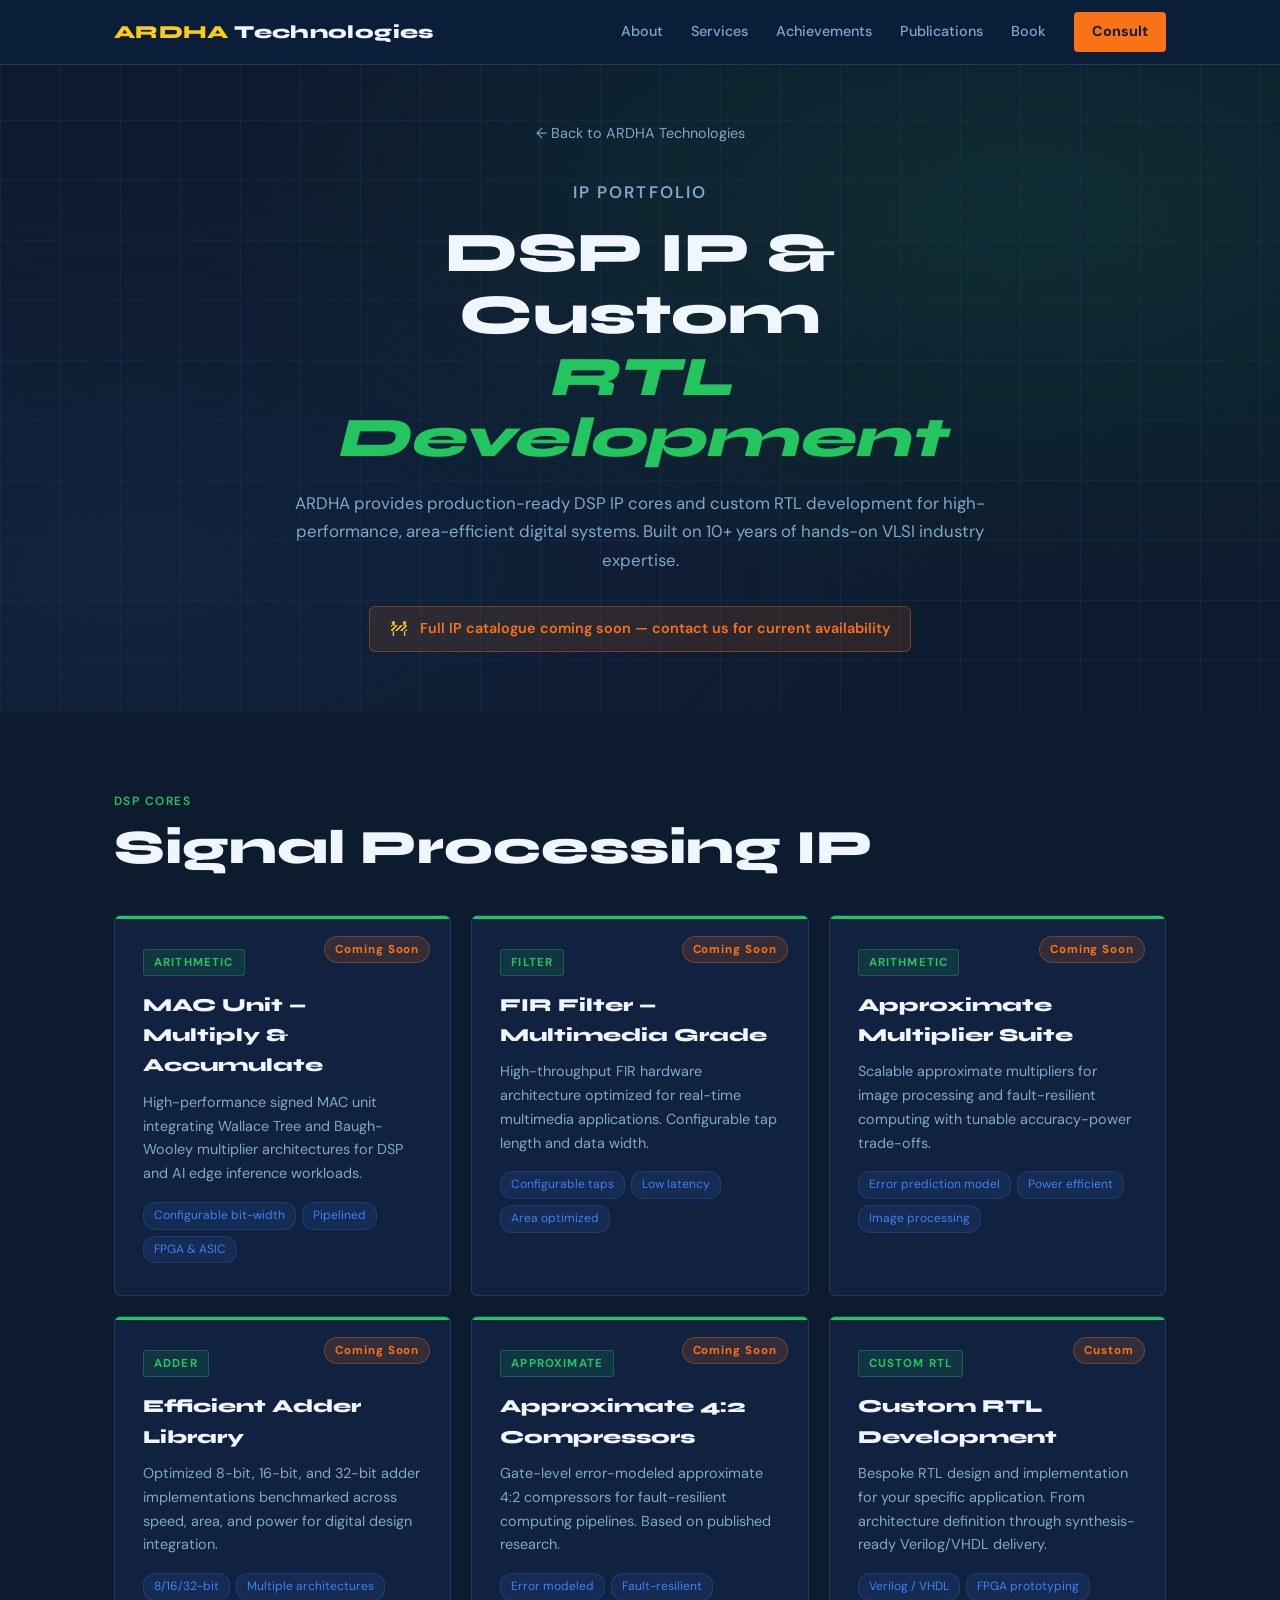
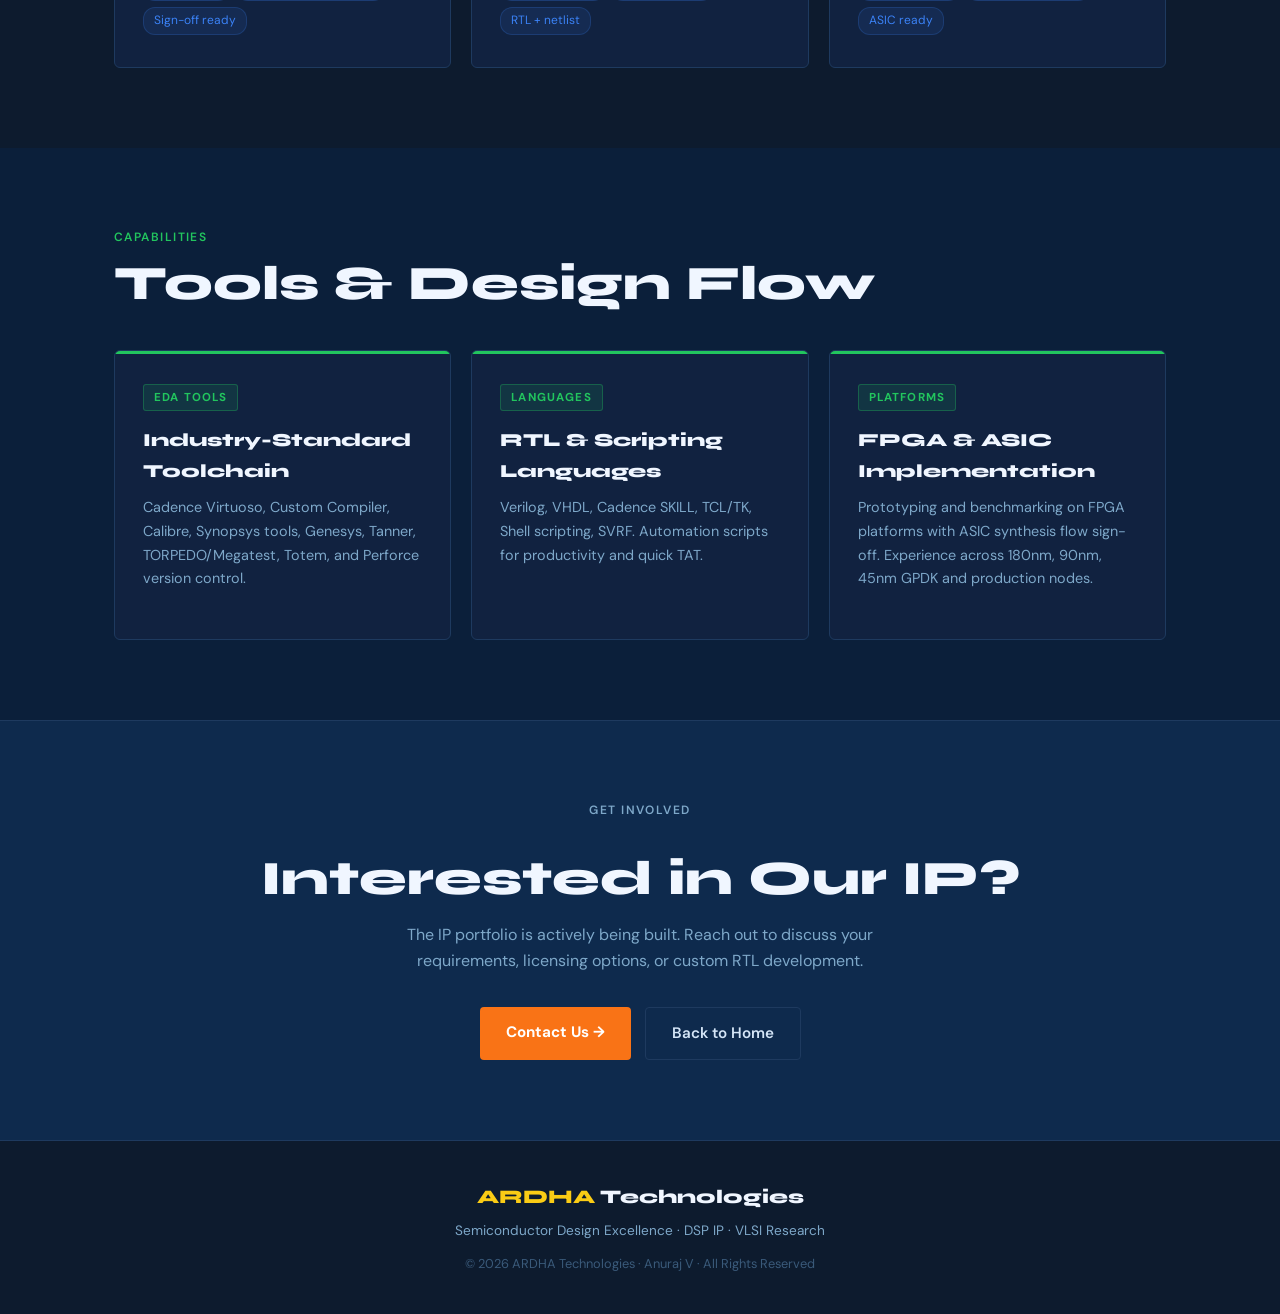
==== ip.html @ d5f794d3 "clg name chnged" ====
<!DOCTYPE html>
<html lang="en">
<head>
<meta charset="UTF-8">
<meta name="viewport" content="width=device-width, initial-scale=1.0">
<title>DSP IP Portfolio — ARDHA Technologies</title>
<link rel="preconnect" href="https://fonts.googleapis.com">
<link rel="preconnect" href="https://fonts.gstatic.com" crossorigin>
<link href="https://fonts.googleapis.com/css2?family=Syne:wght@400;600;700;800&family=DM+Sans:ital,wght@0,300;0,400;0,500;1,300&display=swap" rel="stylesheet">
<link rel="stylesheet" href="style.css">
<style>
  .ip-hero {
    padding: 120px 24px 60px;
    background:
      radial-gradient(ellipse at 80% 30%, rgba(34,197,94,0.1) 0%, transparent 55%),
      radial-gradient(ellipse at 10% 80%, rgba(59,130,246,0.08) 0%, transparent 50%),
      var(--dark);
    text-align: center;
    position: relative;
  }
  .ip-hero::before {
    content: '';
    position: absolute; inset: 0;
    background-image:
      linear-gradient(rgba(30,58,95,0.3) 1px, transparent 1px),
      linear-gradient(90deg, rgba(30,58,95,0.3) 1px, transparent 1px);
    background-size: 60px 60px;
  }
  .ip-hero-inner { position: relative; z-index: 2; max-width: 700px; margin: auto; }
  .back-link {
    display: inline-flex; align-items: center; gap: 8px;
    color: var(--muted); text-decoration: none;
    font-size: 0.9rem; margin-bottom: 32px;
    transition: color 0.2s;
  }
  .back-link:hover { color: var(--orange); }
  .ip-hero h1 { font-family: 'Syne', sans-serif; font-size: clamp(2rem, 5vw, 3.5rem); font-weight: 800; color: var(--white); line-height: 1.1; margin-bottom: 20px; }
  .ip-hero h1 em { font-style: italic; color: var(--green); }
  .ip-hero p { color: var(--muted); font-size: 1.05rem; line-height: 1.7; margin-bottom: 16px; }
  .coming-soon-banner {
    display: inline-flex; align-items: center; gap: 10px;
    background: rgba(249,115,22,0.12);
    border: 1px solid rgba(249,115,22,0.35);
    color: var(--orange); padding: 10px 20px; border-radius: 6px;
    font-weight: 600; margin-top: 16px; font-size: 0.9rem;
  }

  .ip-section { padding: 80px 24px; }
  .ip-section:nth-child(even) { background: var(--navy); }
  .ip-section:nth-child(odd)  { background: var(--dark); }

  .ip-grid {
    display: grid;
    grid-template-columns: repeat(auto-fit, minmax(300px, 1fr));
    gap: 20px; margin-top: 40px;
  }
  .ip-card {
    background: var(--card);
    border: 1px solid var(--border);
    border-radius: 6px; padding: 32px 28px;
    transition: border-color 0.25s, transform 0.25s;
    position: relative; overflow: hidden;
  }
  .ip-card::before {
    content: '';
    position: absolute; top: 0; left: 0; right: 0; height: 3px;
    background: var(--green);
  }
  .ip-card:hover { border-color: var(--green); transform: translateY(-3px); }
  .ip-card-tag {
    display: inline-block; font-size: 0.72rem; font-weight: 700;
    text-transform: uppercase; letter-spacing: 0.1em;
    padding: 3px 10px; border-radius: 3px; margin-bottom: 14px;
    background: rgba(34,197,94,0.12); color: var(--green);
    border: 1px solid rgba(34,197,94,0.3);
  }
  .ip-card h3 { font-family: 'Syne', sans-serif; font-size: 1.15rem; font-weight: 800; color: var(--white); margin-bottom: 10px; }
  .ip-card p  { color: var(--muted); font-size: 0.9rem; line-height: 1.65; margin-bottom: 16px; }
  .ip-card-specs { display: flex; flex-wrap: wrap; gap: 6px; }
  .ip-spec {
    background: rgba(59,130,246,0.1); border: 1px solid rgba(59,130,246,0.2);
    color: var(--blue); font-size: 0.75rem; padding: 3px 10px; border-radius: 12px;
  }
  .ip-card-status {
    position: absolute; top: 20px; right: 20px;
    font-size: 0.72rem; font-weight: 700; letter-spacing: 0.08em;
    padding: 3px 10px; border-radius: 20px;
    background: rgba(249,115,22,0.15); color: var(--orange);
    border: 1px solid rgba(249,115,22,0.3);
  }

  .ip-cta-section {
    padding: 80px 24px;
    background: var(--navy2);
    border-top: 1px solid var(--border);
    text-align: center;
  }
  .ip-cta-section .section-title { margin-bottom: 16px; }
  .ip-cta-section p { color: var(--muted); max-width: 500px; margin: 0 auto 32px; }
  .ip-cta-btns { display: flex; gap: 14px; justify-content: center; flex-wrap: wrap; }
</style>
</head>
<body>

<header id="header">
  <nav class="nav-container">
    <div class="nav-logo">
      <span class="logo-ardh">ARDHA</span><span class="logo-tech"> Technologies</span>
    </div>
    <button class="nav-toggle" id="navToggle" aria-label="Menu">&#9776;</button>
    <div class="nav-links" id="navLinks">
      <a href="index.html#about">About</a>
      <a href="index.html#services">Services</a>
      <a href="index.html#achievements">Achievements</a>
      <a href="index.html#publications">Publications</a>
      <a href="index.html#book">Book</a>
      <a href="index.html#contact" class="nav-cta">Consult</a>
    </div>
  </nav>
</header>

<!-- Hero -->
<section class="ip-hero">
  <div class="ip-hero-inner">
    <a href="index.html" class="back-link">← Back to ARDHA Technologies</a>
    <p class="section-eyebrow">IP Portfolio</p>
    <h1>DSP IP &amp; Custom<br><em>RTL Development</em></h1>
    <p>ARDHA provides production-ready DSP IP cores and custom RTL development for high-performance, area-efficient digital systems. Built on 10+ years of hands-on VLSI industry expertise.</p>
    <div class="coming-soon-banner">
      🚧 &nbsp; Full IP catalogue coming soon — contact us for current availability
    </div>
  </div>
</section>

<!-- DSP IP Cores -->
<section class="ip-section">
  <div class="section-container">
    <p class="section-eyebrow">DSP Cores</p>
    <h2 class="section-title">Signal Processing IP</h2>
    <div class="ip-grid">

      <div class="ip-card">
        <span class="ip-card-status">Coming Soon</span>
        <span class="ip-card-tag">Arithmetic</span>
        <h3>MAC Unit — Multiply &amp; Accumulate</h3>
        <p>High-performance signed MAC unit integrating Wallace Tree and Baugh-Wooley multiplier architectures for DSP and AI edge inference workloads.</p>
        <div class="ip-card-specs">
          <span class="ip-spec">Configurable bit-width</span>
          <span class="ip-spec">Pipelined</span>
          <span class="ip-spec">FPGA &amp; ASIC</span>
        </div>
      </div>

      <div class="ip-card">
        <span class="ip-card-status">Coming Soon</span>
        <span class="ip-card-tag">Filter</span>
        <h3>FIR Filter — Multimedia Grade</h3>
        <p>High-throughput FIR hardware architecture optimized for real-time multimedia applications. Configurable tap length and data width.</p>
        <div class="ip-card-specs">
          <span class="ip-spec">Configurable taps</span>
          <span class="ip-spec">Low latency</span>
          <span class="ip-spec">Area optimized</span>
        </div>
      </div>

      <div class="ip-card">
        <span class="ip-card-status">Coming Soon</span>
        <span class="ip-card-tag">Arithmetic</span>
        <h3>Approximate Multiplier Suite</h3>
        <p>Scalable approximate multipliers for image processing and fault-resilient computing with tunable accuracy-power trade-offs.</p>
        <div class="ip-card-specs">
          <span class="ip-spec">Error prediction model</span>
          <span class="ip-spec">Power efficient</span>
          <span class="ip-spec">Image processing</span>
        </div>
      </div>

      <div class="ip-card">
        <span class="ip-card-status">Coming Soon</span>
        <span class="ip-card-tag">Adder</span>
        <h3>Efficient Adder Library</h3>
        <p>Optimized 8-bit, 16-bit, and 32-bit adder implementations benchmarked across speed, area, and power for digital design integration.</p>
        <div class="ip-card-specs">
          <span class="ip-spec">8/16/32-bit</span>
          <span class="ip-spec">Multiple architectures</span>
          <span class="ip-spec">Sign-off ready</span>
        </div>
      </div>

      <div class="ip-card">
        <span class="ip-card-status">Coming Soon</span>
        <span class="ip-card-tag">Approximate</span>
        <h3>Approximate 4:2 Compressors</h3>
        <p>Gate-level error-modeled approximate 4:2 compressors for fault-resilient computing pipelines. Based on published research.</p>
        <div class="ip-card-specs">
          <span class="ip-spec">Error modeled</span>
          <span class="ip-spec">Fault-resilient</span>
          <span class="ip-spec">RTL + netlist</span>
        </div>
      </div>

      <div class="ip-card">
        <span class="ip-card-status">Custom</span>
        <span class="ip-card-tag">Custom RTL</span>
        <h3>Custom RTL Development</h3>
        <p>Bespoke RTL design and implementation for your specific application. From architecture definition through synthesis-ready Verilog/VHDL delivery.</p>
        <div class="ip-card-specs">
          <span class="ip-spec">Verilog / VHDL</span>
          <span class="ip-spec">FPGA prototyping</span>
          <span class="ip-spec">ASIC ready</span>
        </div>
      </div>

    </div>
  </div>
</section>

<!-- Tools & Flow -->
<section class="ip-section">
  <div class="section-container">
    <p class="section-eyebrow">Capabilities</p>
    <h2 class="section-title">Tools &amp; Design Flow</h2>
    <div class="ip-grid">
      <div class="ip-card">
        <span class="ip-card-tag">EDA Tools</span>
        <h3>Industry-Standard Toolchain</h3>
        <p>Cadence Virtuoso, Custom Compiler, Calibre, Synopsys tools, Genesys, Tanner, TORPEDO/Megatest, Totem, and Perforce version control.</p>
      </div>
      <div class="ip-card">
        <span class="ip-card-tag">Languages</span>
        <h3>RTL &amp; Scripting Languages</h3>
        <p>Verilog, VHDL, Cadence SKILL, TCL/TK, Shell scripting, SVRF. Automation scripts for productivity and quick TAT.</p>
      </div>
      <div class="ip-card">
        <span class="ip-card-tag">Platforms</span>
        <h3>FPGA &amp; ASIC Implementation</h3>
        <p>Prototyping and benchmarking on FPGA platforms with ASIC synthesis flow sign-off. Experience across 180nm, 90nm, 45nm GPDK and production nodes.</p>
      </div>
    </div>
  </div>
</section>

<!-- CTA -->
<section class="ip-cta-section">
  <div class="section-container">
    <p class="section-eyebrow">Get Involved</p>
    <h2 class="section-title">Interested in Our IP?</h2>
    <p>The IP portfolio is actively being built. Reach out to discuss your requirements, licensing options, or custom RTL development.</p>
    <div class="ip-cta-btns">
      <a class="btn-primary" href="index.html#contact">Contact Us →</a>
      <a class="btn-ghost" href="index.html">Back to Home</a>
    </div>
  </div>
</section>

<footer>
  <div class="footer-inner">
    <div class="footer-logo">
      <span class="logo-ardh">ARDHA</span><span class="logo-tech"> Technologies</span>
    </div>
    <p class="footer-tagline">Semiconductor Design Excellence · DSP IP · VLSI Research</p>
    <p class="footer-copy">© 2026 ARDHA Technologies · Anuraj V · All Rights Reserved</p>
  </div>
</footer>

<script src="script.js"></script>
</body>
</html>
---- style.css ----
/* =============================================
   ARDHA Technologies — style.css
   Color scheme: Navy Blue, Green, Orange, Red, White
   Font: Syne (display) + DM Sans (body)
   ============================================= */

:root {
  --navy:    #0b1f3a;
  --navy2:   #0e2a4d;
  --dark:    #0d1b2e;
  --card:    #112240;
  --border:  #1e3a5f;
  --green:   #22c55e;
  --green2:  #16a34a;
  --orange:  #f97316;
  --orange2: #ea6a00;
  --red:     #ef4444;
  --yellow:  #facc15;
  --blue:    #3b82f6;
  --blue2:   #2563eb;
  --white:   #f0f6ff;
  --muted:   #7ea8c9;
  --text:    #d4e5f7;
}

*, *::before, *::after { box-sizing: border-box; margin: 0; padding: 0; }
html { scroll-behavior: smooth; }

body {
  font-family: 'DM Sans', sans-serif;
  background: var(--navy);
  color: var(--text);
  overflow-x: hidden;
  line-height: 1.65;
}

/* ---- NAV ---- */
#header {
  position: fixed; top: 0; left: 0; right: 0;
  z-index: 100;
  background: rgba(11,31,58,0.95);
  backdrop-filter: blur(14px);
  border-bottom: 1px solid var(--border);
  transition: background 0.3s;
}
.nav-container {
  max-width: 1100px; margin: auto;
  display: flex; align-items: center; justify-content: space-between;
  padding: 0 24px; height: 64px;
}
.nav-logo { font-family: 'Syne', sans-serif; font-size: 1.15rem; font-weight: 800; letter-spacing: 0.02em; }
.logo-ardh { color: var(--yellow); }
.logo-tech { color: var(--white); }
.nav-links { display: flex; align-items: center; gap: 28px; }
.nav-links a { color: var(--muted); text-decoration: none; font-size: 0.9rem; font-weight: 500; transition: color 0.2s; }
.nav-links a:hover { color: var(--white); }
.nav-links .nav-cta {
  color: var(--navy); background: var(--orange);
  padding: 8px 18px; border-radius: 4px;
  font-weight: 700; transition: background 0.2s;
}
.nav-links .nav-cta:hover { background: var(--orange2); }
.nav-toggle { display: none; background: none; border: none; color: var(--white); font-size: 1.4rem; cursor: pointer; }

/* ---- HERO ---- */
.hero {
  min-height: 100vh;
  display: flex; align-items: center;
  padding: 100px 24px 60px;
  position: relative;
  overflow: hidden;
  background:
    radial-gradient(ellipse at 80% 40%, rgba(59,130,246,0.12) 0%, transparent 55%),
    radial-gradient(ellipse at 10% 80%, rgba(34,197,94,0.08) 0%, transparent 50%),
    var(--dark);
}
.hero-bg-pattern {
  position: absolute; inset: 0;
  background-image:
    linear-gradient(rgba(30,58,95,0.4) 1px, transparent 1px),
    linear-gradient(90deg, rgba(30,58,95,0.4) 1px, transparent 1px);
  background-size: 60px 60px;
}
.hero-content {
  position: relative; z-index: 2;
  max-width: 1100px; margin: auto;
  flex: 1;
}
.hero-badge {
  display: inline-block;
  background: rgba(34,197,94,0.12);
  border: 1px solid rgba(34,197,94,0.35);
  color: var(--green);
  padding: 6px 14px; border-radius: 20px;
  font-size: 0.8rem; font-weight: 600; letter-spacing: 0.08em;
  text-transform: uppercase; margin-bottom: 28px;
  animation: fadeUp 0.7s ease both;
}
.hero-title {
  font-family: 'Syne', sans-serif;
  font-size: clamp(3rem, 8vw, 6rem);
  font-weight: 800;
  line-height: 1.0;
  color: var(--white);
  letter-spacing: -0.02em;
  margin-bottom: 24px;
  animation: fadeUp 0.8s 0.1s ease both;
}
.hero-title em { font-style: italic; color: var(--orange); }
.hero-subtitle {
  max-width: 560px;
  color: var(--muted); font-size: 1.05rem;
  line-height: 1.7; margin-bottom: 36px;
  animation: fadeUp 0.8s 0.2s ease both;
}
.hero-actions {
  display: flex; gap: 14px; flex-wrap: wrap;
  margin-bottom: 48px;
  animation: fadeUp 0.8s 0.3s ease both;
}
.hero-stats {
  display: flex; align-items: center; gap: 24px; flex-wrap: wrap;
  animation: fadeUp 0.8s 0.4s ease both;
}
.stat { display: flex; flex-direction: column; }
.stat-num { font-family: 'Syne', sans-serif; font-size: 2rem; font-weight: 800; color: var(--yellow); line-height: 1; }
.stat-label { font-size: 0.72rem; color: var(--muted); text-transform: uppercase; letter-spacing: 0.06em; margin-top: 2px; }
.stat-divider { width: 1px; height: 40px; background: var(--border); }

/* chip */
.hero-visual {
  position: absolute; right: 5%; top: 50%;
  transform: translateY(-50%);
  pointer-events: none;
  animation: fadeIn 1.2s 0.5s ease both;
}
.chip-diagram { position: relative; width: 280px; height: 280px; display: flex; align-items: center; justify-content: center; }
.chip-core {
  width: 100px; height: 100px;
  background: rgba(59,130,246,0.15);
  border: 2px solid var(--blue);
  display: flex; align-items: center; justify-content: center; z-index: 2;
}
.chip-label { font-family: 'Syne', sans-serif; color: var(--blue); font-weight: 800; font-size: 1.1rem; letter-spacing: 0.1em; }
.chip-ring { position: absolute; border-radius: 50%; border: 1px solid rgba(59,130,246,0.2); animation: pulse 3s ease-in-out infinite; }
.ring-1 { width: 160px; height: 160px; animation-delay: 0s; border-color: rgba(34,197,94,0.25); }
.ring-2 { width: 220px; height: 220px; animation-delay: 0.5s; border-color: rgba(249,115,22,0.2); }
.ring-3 { width: 280px; height: 280px; animation-delay: 1s; border-color: rgba(59,130,246,0.15); }
.chip-pin { position: absolute; width: 30px; height: 6px; background: var(--green); opacity: 0.7; }
.pin-top    { top: 80px; left: 50%; transform: translateX(-50%) rotate(90deg); }
.pin-bottom { bottom: 80px; left: 50%; transform: translateX(-50%) rotate(90deg); }
.pin-left   { left: 80px; top: 50%; transform: translateY(-50%); background: var(--orange); }
.pin-right  { right: 80px; top: 50%; transform: translateY(-50%); background: var(--orange); }

/* ---- BUTTONS ---- */
.btn-primary {
  display: inline-block;
  background: var(--orange);
  color: #fff;
  padding: 13px 26px;
  border-radius: 4px;
  font-weight: 700; font-size: 0.95rem;
  text-decoration: none;
  transition: background 0.2s, transform 0.2s;
  cursor: pointer; border: none;
}
.btn-primary:hover { background: var(--orange2); transform: translateY(-1px); }
.btn-ghost {
  display: inline-block;
  border: 1px solid var(--border);
  color: var(--text);
  padding: 13px 26px;
  border-radius: 4px;
  font-weight: 600; font-size: 0.95rem;
  text-decoration: none;
  transition: border-color 0.2s, color 0.2s;
}
.btn-ghost:hover { border-color: var(--blue); color: var(--blue); }

/* ---- SECTIONS SHARED ---- */
.section-container { max-width: 1100px; margin: auto; padding: 0 24px; }
.section-eyebrow {
  font-size: 0.75rem; letter-spacing: 0.12em;
  text-transform: uppercase; color: var(--green);
  font-weight: 600; margin-bottom: 10px;
}
.section-title {
  font-family: 'Syne', sans-serif;
  font-size: clamp(2rem, 4vw, 3rem);
  font-weight: 800; color: var(--white);
  line-height: 1.1; margin-bottom: 20px;
}
.section-desc { color: var(--muted); max-width: 560px; margin-bottom: 48px; font-size: 1.05rem; }

/* ---- ABOUT ---- */
.section-about { padding: 100px 24px; background: var(--navy); }
.about-container {
  max-width: 1100px; margin: auto;
  display: grid; grid-template-columns: 360px 1fr;
  gap: 64px; align-items: center;
}
.founder-photo-wrap { position: relative; }
.founder-photo-frame {
  position: relative; border-radius: 6px; overflow: hidden;
  border: 2px solid var(--border);
  box-shadow: 0 0 0 4px rgba(59,130,246,0.1), 0 20px 60px rgba(0,0,0,0.4);
}
.founder-photo {
  width: 100%; height: 420px;
  object-fit: cover; object-position: center top;
  display: block; filter: saturate(1.05);
  transition: transform 0.4s;
}
.founder-photo:hover { transform: scale(1.02); }
.founder-tag {
  position: absolute; bottom: -14px; left: 24px;
  background: var(--orange); color: #fff;
  font-weight: 700; font-size: 0.8rem;
  letter-spacing: 0.06em; text-transform: uppercase;
  padding: 6px 16px; border-radius: 2px;
}
.founder-bio { color: var(--muted); margin-bottom: 14px; line-height: 1.75; }
.founder-bio strong { color: var(--white); }
.founder-highlights { display: flex; flex-direction: column; gap: 10px; margin: 20px 0 24px; }
.highlight-item {
  display: flex; align-items: center; gap: 10px;
  font-size: 0.9rem; color: var(--text);
}
.hi-icon { font-size: 1rem; }
.founder-links { display: flex; gap: 14px; flex-wrap: wrap; margin-top: 8px; }
.social-link {
  display: flex; align-items: center; gap: 8px;
  padding: 10px 18px;
  border: 1px solid var(--border); border-radius: 4px;
  color: var(--text); text-decoration: none;
  font-size: 0.9rem; font-weight: 500;
  transition: border-color 0.2s, color 0.2s;
}
.social-link svg { width: 16px; height: 16px; }
.social-link.linkedin:hover { border-color: var(--blue); color: var(--blue); }
.social-link.scholar:hover { border-color: var(--green); color: var(--green); }

/* ---- SERVICES ---- */
.section-services {
  padding: 100px 24px;
  background: var(--dark);
  border-top: 1px solid var(--border);
}
.services-grid {
  display: grid;
  grid-template-columns: repeat(auto-fit, minmax(300px, 1fr));
  gap: 1px;
  background: var(--border);
  border: 1px solid var(--border);
  margin-top: 48px;
}
.service-card {
  background: var(--dark);
  padding: 36px 28px;
  transition: background 0.2s;
  position: relative;
}
.service-card:hover { background: var(--card); }
.service-card-ip { cursor: pointer; }
.service-card-ip:hover { background: rgba(34,197,94,0.06); }
.service-card-ip .service-icon { color: var(--green); }
.service-icon { font-size: 1.8rem; color: var(--orange); margin-bottom: 16px; font-family: monospace; }
.service-card h3 {
  font-family: 'Syne', sans-serif; font-size: 1.05rem; font-weight: 700;
  color: var(--white); margin-bottom: 10px;
}
.service-card p { color: var(--muted); font-size: 0.9rem; line-height: 1.65; }
.service-link-badge {
  display: inline-block; margin-top: 14px;
  background: rgba(34,197,94,0.15);
  border: 1px solid rgba(34,197,94,0.35);
  color: var(--green); font-size: 0.8rem;
  font-weight: 600; padding: 5px 12px; border-radius: 20px;
}

/* ---- ACHIEVEMENTS ---- */
.section-achievements {
  padding: 100px 24px;
  background: var(--navy);
  border-top: 1px solid var(--border);
}
.slideshow-wrap { margin-top: 48px; position: relative; }
.slideshow {
  position: relative; overflow: hidden;
  border-radius: 6px; border: 1px solid var(--border);
  min-height: 380px;
}
.slide { display: none; animation: fadeIn 0.5s ease; }
.slide.active { display: block; }
.slide-inner { display: grid; grid-template-columns: 1fr 1fr; min-height: 380px; }
.slide-img-wrap { overflow: hidden; }
.slide-img { width: 100%; height: 100%; object-fit: cover; transition: transform 0.5s ease; }
.slide:hover .slide-img { transform: scale(1.03); }
.slide-content {
  padding: 48px 40px; background: var(--card);
  display: flex; flex-direction: column; justify-content: center;
}
.slide-badge {
  display: inline-block;
  background: rgba(249,115,22,0.12);
  border: 1px solid rgba(249,115,22,0.3);
  color: var(--orange); font-size: 0.8rem;
  font-weight: 600; padding: 5px 12px;
  border-radius: 20px; margin-bottom: 20px; width: fit-content;
}
.slide-title {
  font-family: 'Syne', sans-serif; font-size: 1.5rem; font-weight: 800;
  color: var(--white); line-height: 1.2; margin-bottom: 16px;
}
.slide-desc { color: var(--muted); font-size: 0.93rem; line-height: 1.7; margin-bottom: 24px; }
.slide-year {
  font-family: 'Syne', sans-serif; font-size: 3rem; font-weight: 800;
  color: var(--border); line-height: 1; display: block; margin-top: auto;
}
.slideshow-controls { display: flex; align-items: center; justify-content: center; gap: 20px; margin-top: 28px; }
.slide-btn {
  width: 44px; height: 44px; border: 1px solid var(--border);
  background: var(--card); color: var(--text); border-radius: 50%;
  cursor: pointer; font-size: 1.1rem;
  transition: border-color 0.2s, color 0.2s;
  display: flex; align-items: center; justify-content: center;
}
.slide-btn:hover { border-color: var(--orange); color: var(--orange); }
.slide-dots { display: flex; gap: 8px; }
.dot { width: 8px; height: 8px; border-radius: 50%; background: var(--border); border: none; cursor: pointer; transition: background 0.2s, transform 0.2s; padding: 0; }
.dot.active { background: var(--orange); transform: scale(1.4); }

/* ---- PUBLICATIONS ---- */
.section-publications {
  padding: 100px 24px;
  background: var(--dark);
  border-top: 1px solid var(--border);
}
.pub-stats-grid {
  display: grid;
  grid-template-columns: repeat(auto-fit, minmax(150px, 1fr));
  gap: 16px; margin-top: 48px; margin-bottom: 28px;
}
.pub-stat-card {
  background: var(--card); border: 1px solid var(--border);
  border-radius: 6px; padding: 28px 20px;
  text-align: center; display: flex; flex-direction: column; gap: 8px;
  transition: border-color 0.2s;
}
.pub-stat-card:hover { border-color: var(--blue); }
.pub-stat-highlight { border-color: var(--orange) !important; background: rgba(249,115,22,0.06); }
.pub-num {
  font-family: 'Syne', sans-serif; font-size: 2.8rem;
  font-weight: 800; color: var(--yellow); line-height: 1;
}
.pub-stat-highlight .pub-num { color: var(--orange); }
.pub-label { font-size: 0.8rem; color: var(--muted); text-transform: uppercase; letter-spacing: 0.06em; font-weight: 600; }
.pub-badges { display: flex; flex-wrap: wrap; gap: 10px; margin-bottom: 8px; }
.pub-badge {
  background: rgba(59,130,246,0.1);
  border: 1px solid rgba(59,130,246,0.25);
  color: var(--blue); font-size: 0.85rem;
  padding: 8px 16px; border-radius: 20px; font-weight: 500;
}

/* ---- BOOK ---- */
.section-book {
  padding: 100px 24px;
  background: var(--navy2);
  border-top: 1px solid var(--border);
}
.book-container {
  max-width: 1100px; margin: auto;
  display: grid; grid-template-columns: 1fr 1fr;
  gap: 80px; align-items: center;
}
.book-visual { display: flex; justify-content: center; }
.book-3d {
  position: relative;
  filter: drop-shadow(0 30px 60px rgba(0,0,0,0.6));
  transition: transform 0.4s;
}
.book-3d:hover { transform: rotate(-3deg) scale(1.02); }
.book-cover-img {
  width: 220px; border-radius: 4px 8px 8px 4px;
  display: block;
}
.book-cover-fallback {
  display: none; /* shown via JS onerror */
  align-items: center;
}
.book-cover {
  width: 200px; height: 280px;
  background: linear-gradient(160deg, #c0392b 0%, #8b0000 100%);
  display: flex; align-items: center; justify-content: center;
  border-radius: 2px 6px 6px 2px;
}
.book-cover-inner { padding: 24px 20px; text-align: center; }
.book-subtitle-top { font-family: 'Syne', sans-serif; font-size: 0.6rem; letter-spacing: 0.18em; color: rgba(255,255,255,0.7); margin-bottom: 4px; text-transform: uppercase; }
.book-title-big { font-family: 'Syne', sans-serif; font-size: 1.5rem; font-weight: 800; color: #fff; line-height: 1.05; margin-bottom: 4px; }
.book-cover-sub { font-size: 0.65rem; color: rgba(255,255,255,0.75); margin-bottom: 16px; }
.book-author { font-family: 'Syne', sans-serif; font-size: 0.85rem; font-weight: 700; color: rgba(255,255,255,0.95); border-top: 1px solid rgba(255,255,255,0.2); padding-top: 10px; }
.book-spine { width: 24px; height: 280px; background: linear-gradient(180deg, #7b1515 0%, #5a0000 100%); border-radius: 2px 0 0 2px; order: -1; }
.book-desc { color: var(--muted); line-height: 1.75; margin-bottom: 14px; }
.book-desc strong { color: var(--white); }
.book-meta { display: flex; flex-wrap: wrap; gap: 10px; margin-bottom: 28px; }
.book-meta span {
  background: var(--card); border: 1px solid var(--border);
  padding: 6px 12px; border-radius: 4px; font-size: 0.8rem; color: var(--muted);
}

/* ---- CONTACT ---- */
.section-contact { padding: 100px 24px; background: var(--dark); border-top: 1px solid var(--border); }
.contact-grid { display: grid; grid-template-columns: 1fr 300px; gap: 48px; margin-top: 48px; align-items: start; }
.contact-form { display: flex; flex-direction: column; gap: 20px; }
.form-row { display: grid; grid-template-columns: 1fr 1fr; gap: 20px; }
.form-group { display: flex; flex-direction: column; gap: 6px; }
.form-group label { font-size: 0.78rem; color: var(--muted); text-transform: uppercase; letter-spacing: 0.06em; font-weight: 600; }
.form-group input,
.form-group select,
.form-group textarea {
  background: var(--card); border: 1px solid var(--border);
  color: var(--text); padding: 12px 14px; border-radius: 4px;
  font-family: 'DM Sans', sans-serif; font-size: 0.95rem;
  transition: border-color 0.2s; outline: none;
}
.form-group input:focus,
.form-group select:focus,
.form-group textarea:focus { border-color: var(--blue); }
.form-group select option { background: var(--card); }
.form-group textarea { resize: vertical; }
.btn-submit { align-self: flex-start; }
.contact-info { display: flex; flex-direction: column; gap: 16px; }
.contact-card { background: var(--card); border: 1px solid var(--border); padding: 24px; border-radius: 4px; }
.contact-card h3 { font-family: 'Syne', sans-serif; font-size: 0.8rem; font-weight: 700; text-transform: uppercase; letter-spacing: 0.08em; color: var(--muted); margin-bottom: 10px; }
.contact-card a { color: var(--orange); text-decoration: none; font-weight: 500; }
.contact-card a:hover { text-decoration: underline; }
.contact-card p { color: var(--text); font-size: 0.95rem; line-height: 1.6; }
.contact-socials { display: flex; flex-direction: column; gap: 8px; }
.contact-socials a { color: var(--text); text-decoration: none; font-size: 0.9rem; transition: color 0.2s; }
.contact-socials a:hover { color: var(--green); }

/* ---- FOOTER ---- */
footer { background: var(--dark); border-top: 1px solid var(--border); padding: 40px 24px; text-align: center; }
.footer-inner { max-width: 1100px; margin: auto; }
.footer-logo { font-family: 'Syne', sans-serif; font-size: 1.2rem; font-weight: 800; margin-bottom: 8px; }
.footer-tagline { color: var(--muted); font-size: 0.85rem; margin-bottom: 10px; }
.footer-copy { color: #3a5a7a; font-size: 0.8rem; }

/* ---- ANIMATIONS ---- */
@keyframes fadeUp { from { opacity:0; transform:translateY(24px); } to { opacity:1; transform:translateY(0); } }
@keyframes fadeIn  { from { opacity:0; } to { opacity:1; } }
@keyframes pulse {
  0%, 100% { opacity: 0.2; transform: scale(1); }
  50%       { opacity: 0.5; transform: scale(1.03); }
}

/* ---- RESPONSIVE ---- */
@media (max-width: 900px) {
  .about-container { grid-template-columns: 1fr; }
  .founder-photo { height: 340px; }
  .book-container { grid-template-columns: 1fr; }
  .book-visual { order: -1; }
  .slide-inner { grid-template-columns: 1fr; }
  .slide-img-wrap { height: 260px; }
  .contact-grid { grid-template-columns: 1fr; }
  .hero-visual { display: none; }
}
@media (max-width: 640px) {
  .nav-links { display: none; flex-direction: column; position: absolute; top: 64px; left: 0; right: 0; background: var(--navy2); border-bottom: 1px solid var(--border); padding: 20px 24px; gap: 16px; }
  .nav-links.open { display: flex; }
  .nav-toggle { display: block; }
  .form-row { grid-template-columns: 1fr; }
  .hero-actions { flex-direction: column; align-items: flex-start; }
  .pub-stats-grid { grid-template-columns: repeat(3, 1fr); }
}
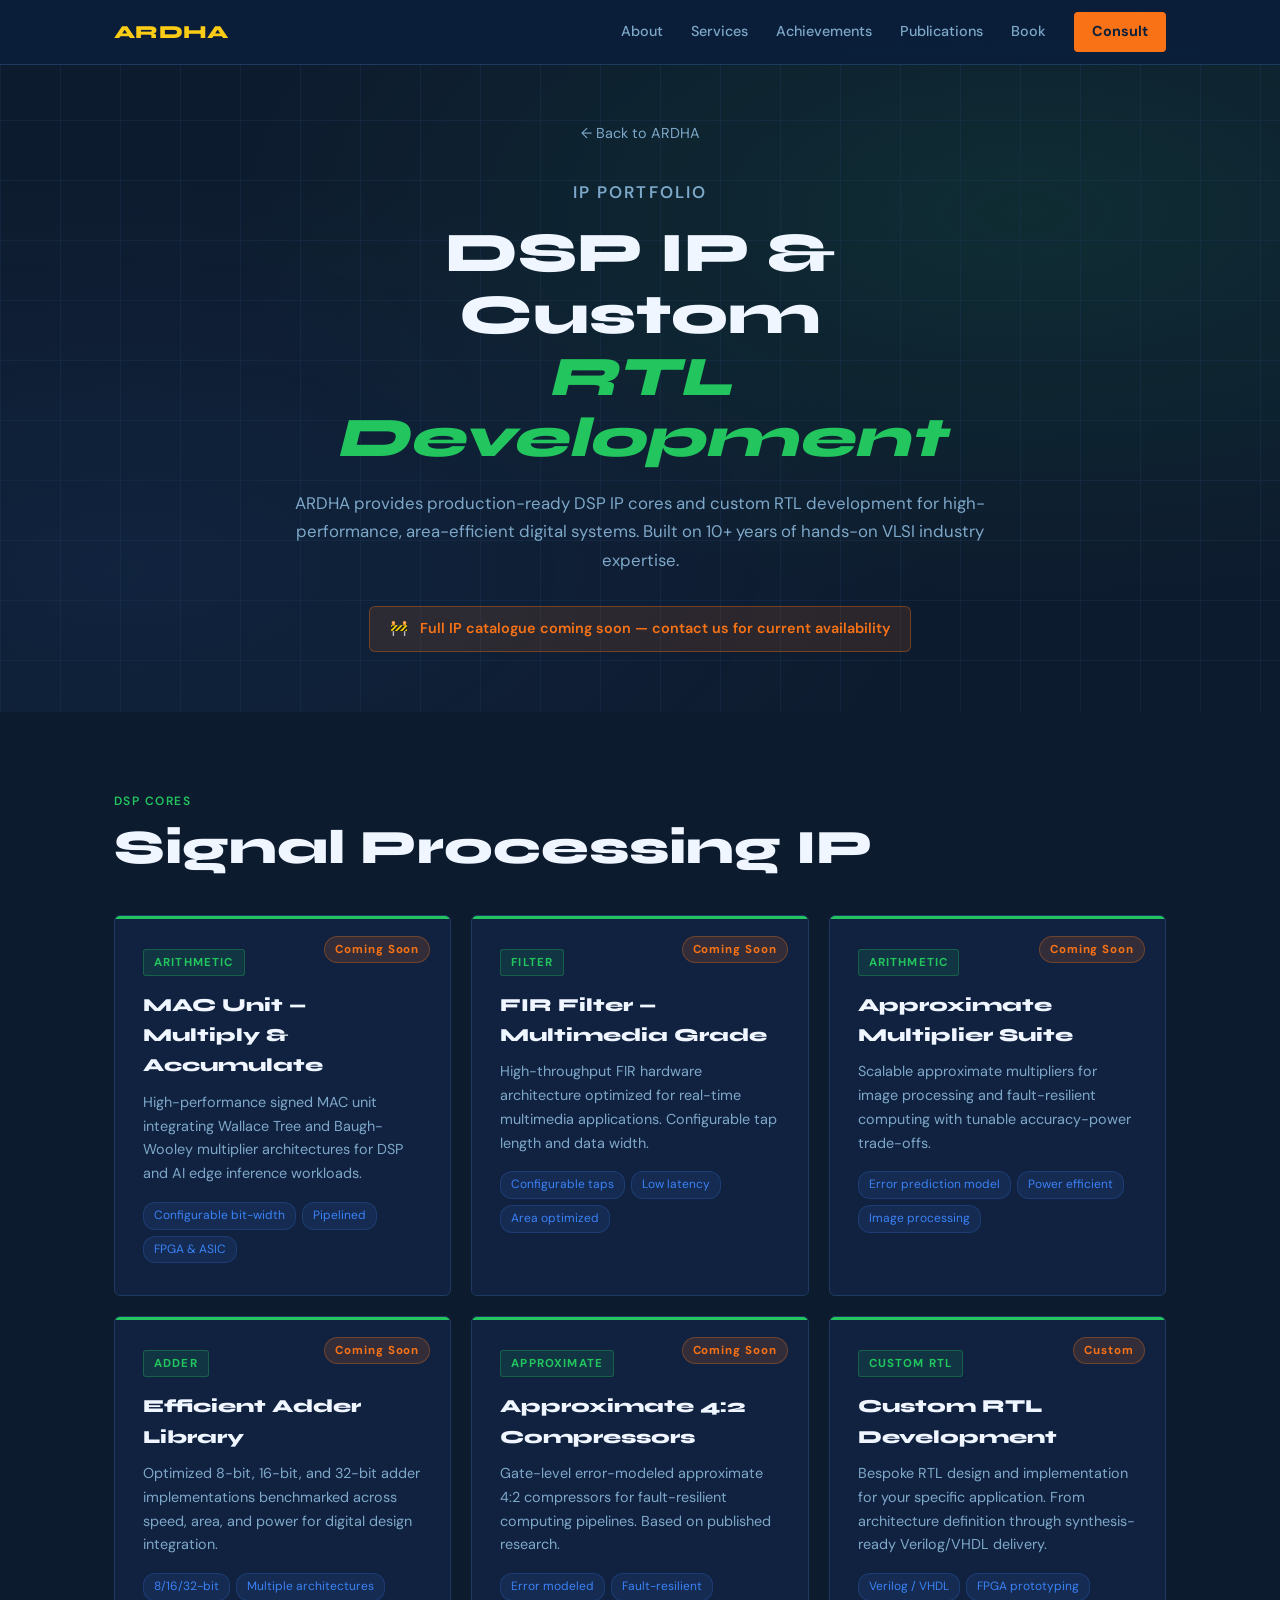
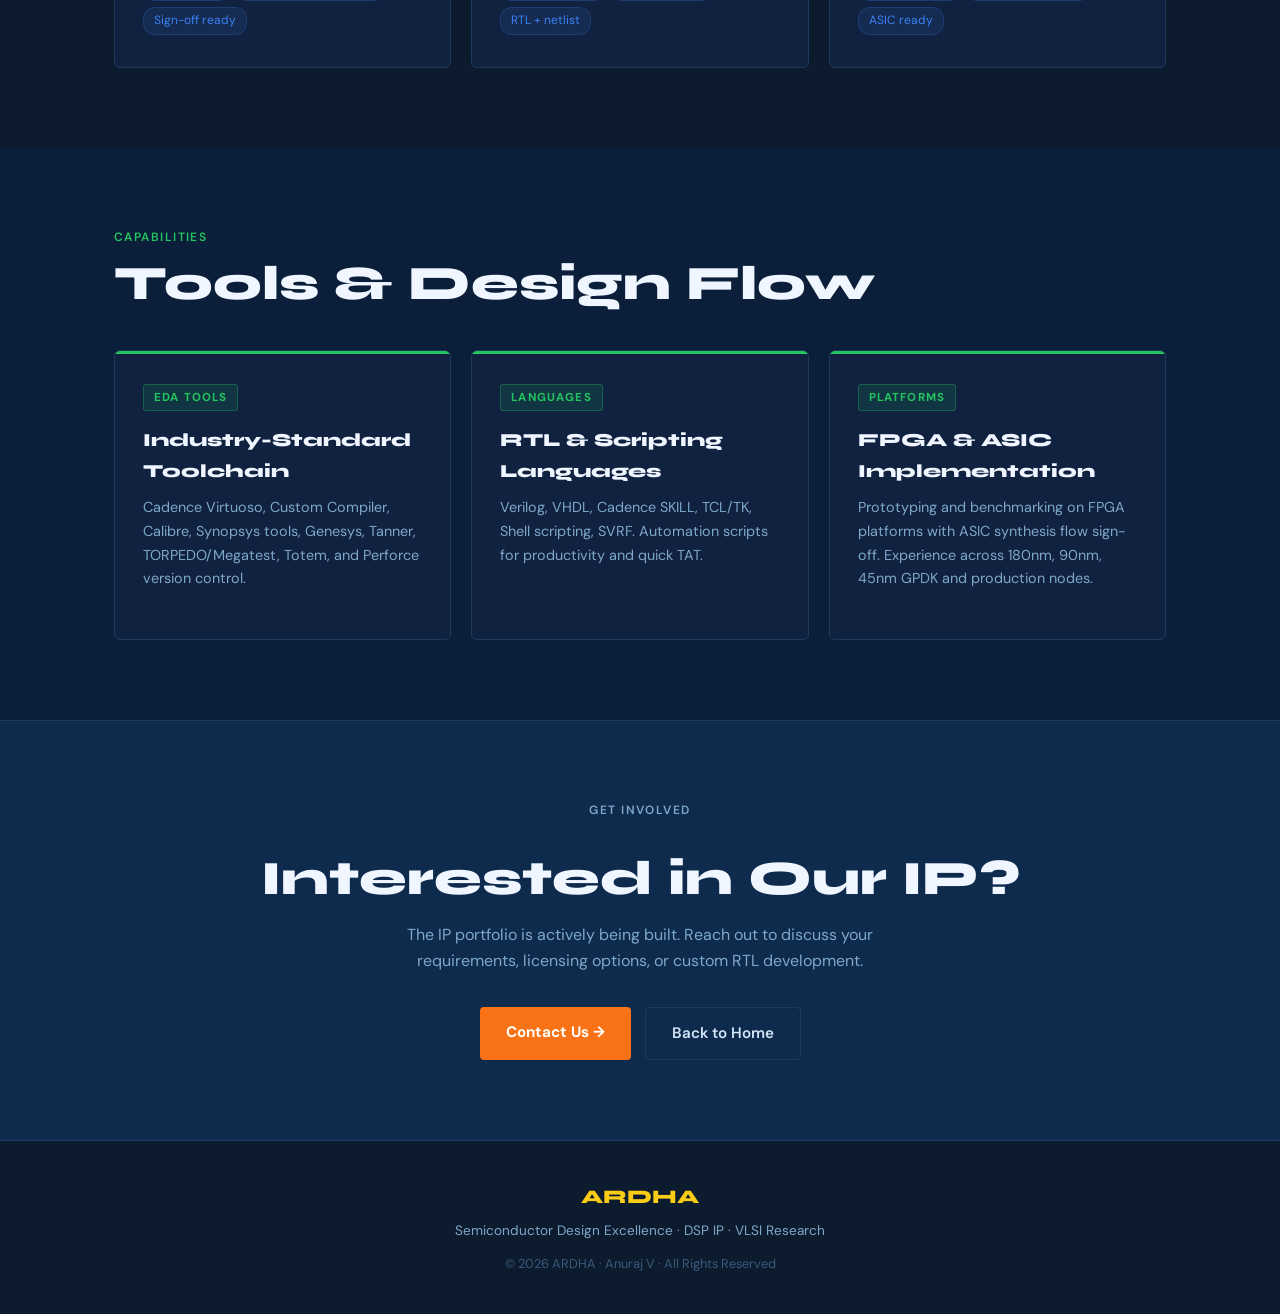
==== commit 7e712743: "Update ip.html remove technologies" ====
--- a/ip.html
+++ b/ip.html
@@ -3,7 +3,7 @@
 <head>
 <meta charset="UTF-8">
 <meta name="viewport" content="width=device-width, initial-scale=1.0">
-<title>DSP IP Portfolio — ARDHA Technologies</title>
+<title>DSP IP Portfolio — ARDHA</title>
 <link rel="preconnect" href="https://fonts.googleapis.com">
 <link rel="preconnect" href="https://fonts.gstatic.com" crossorigin>
 <link href="https://fonts.googleapis.com/css2?family=Syne:wght@400;600;700;800&family=DM+Sans:ital,wght@0,300;0,400;0,500;1,300&display=swap" rel="stylesheet">
@@ -105,7 +105,7 @@
 <header id="header">
   <nav class="nav-container">
     <div class="nav-logo">
-      <span class="logo-ardh">ARDHA</span><span class="logo-tech"> Technologies</span>
+      <span class="logo-ardh">ARDHA</span><span class="logo-tech"> </span>
     </div>
     <button class="nav-toggle" id="navToggle" aria-label="Menu">&#9776;</button>
     <div class="nav-links" id="navLinks">
@@ -122,7 +122,7 @@
 <!-- Hero -->
 <section class="ip-hero">
   <div class="ip-hero-inner">
-    <a href="index.html" class="back-link">← Back to ARDHA Technologies</a>
+    <a href="index.html" class="back-link">← Back to ARDHA</a>
     <p class="section-eyebrow">IP Portfolio</p>
     <h1>DSP IP &amp; Custom<br><em>RTL Development</em></h1>
     <p>ARDHA provides production-ready DSP IP cores and custom RTL development for high-performance, area-efficient digital systems. Built on 10+ years of hands-on VLSI industry expertise.</p>
@@ -256,10 +256,10 @@
 <footer>
   <div class="footer-inner">
     <div class="footer-logo">
-      <span class="logo-ardh">ARDHA</span><span class="logo-tech"> Technologies</span>
+      <span class="logo-ardh">ARDHA</span><span class="logo-tech"> </span>
     </div>
     <p class="footer-tagline">Semiconductor Design Excellence · DSP IP · VLSI Research</p>
-    <p class="footer-copy">© 2026 ARDHA Technologies · Anuraj V · All Rights Reserved</p>
+    <p class="footer-copy">© 2026 ARDHA · Anuraj V · All Rights Reserved</p>
   </div>
 </footer>
 
